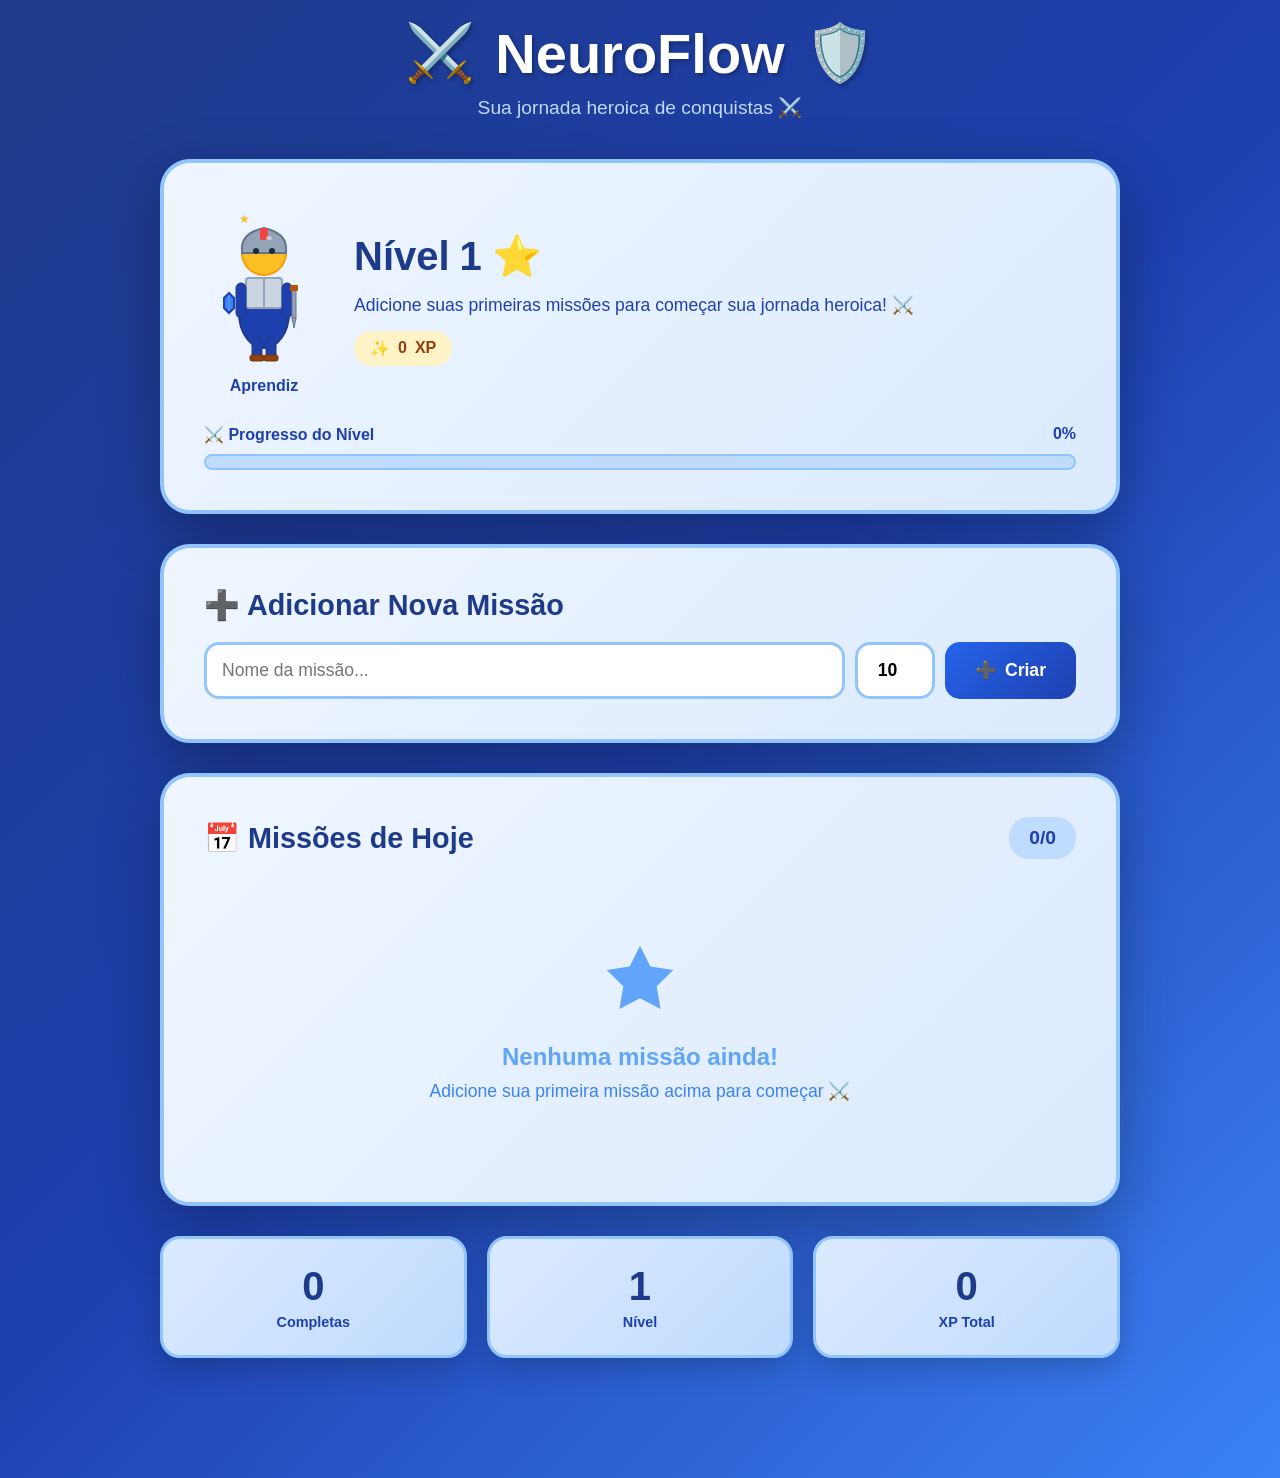
==== neuro.html @ bf528910 "primeiro commit" ====
<!DOCTYPE html>
<html lang="pt-BR">
<head>
    <meta charset="UTF-8">
    <meta name="viewport" content="width=device-width, initial-scale=1.0">
    <title>NeuroFlow - Agenda Gamificada</title>
    <link rel="stylesheet" href="styles.css">
</head>
<body>
    <div class="container">
        <div class="header">
            <h1>
                <span>⚔️</span>
                NeuroFlow
                <span>🛡️</span>
            </h1>
            <p>Sua jornada heroica de conquistas ⚔️</p>
        </div>
 
        <!-- Tela Home -->
        <div id="homeScreen" class="screen active">
            <!-- Character Card -->
            <div class="card">
                <div class="character-section">
                    <div class="character-container">
                        <svg id="characterSvg" width="120" height="160" viewBox="0 0 120 160">
                            <ellipse cx="60" cy="110" rx="25" ry="35" fill="#1e40af" stroke="#1e3a8a" stroke-width="2"/>
                            <circle cx="60" cy="50" r="22" fill="#fbbf24" stroke="#f59e0b" stroke-width="2"/>
                            <path d="M 38 45 Q 38 30 60 25 Q 82 30 82 45 L 82 50 L 38 50 Z" fill="#94a3b8" stroke="#64748b" stroke-width="2"/>
                            <rect x="56" y="25" width="8" height="12" fill="#ef4444" rx="2"/>
                            <circle cx="52" cy="48" r="3" fill="#1e293b"/>
                            <circle cx="68" cy="48" r="3" fill="#1e293b"/>
                            <rect x="42" y="75" width="36" height="30" fill="#cbd5e1" stroke="#94a3b8" stroke-width="2" rx="3"/>
                            <line x1="60" y1="75" x2="60" y2="105" stroke="#94a3b8" stroke-width="2"/>
                            <rect x="32" y="80" width="10" height="35" fill="#1e40af" stroke="#1e3a8a" stroke-width="1" rx="5"/>
                            <rect x="78" y="80" width="10" height="35" fill="#1e40af" stroke="#1e3a8a" stroke-width="1" rx="5"/>
                            <path d="M 25 90 L 20 95 L 20 105 L 25 110 L 30 105 L 30 95 Z" fill="#3b82f6" stroke="#1e40af" stroke-width="2"/>
                            <line x1="25" y1="92" x2="25" y2="108" stroke="#60a5fa" stroke-width="1"/>
                            <rect x="88" y="85" width="4" height="30" fill="#94a3b8" stroke="#64748b" stroke-width="1"/>
                            <rect x="86" y="82" width="8" height="6" fill="#b45309" rx="1"/>
                            <path d="M 88 115 L 90 125 L 92 115 Z" fill="#94a3b8" stroke="#64748b" stroke-width="1"/>
                            <rect x="48" y="135" width="10" height="20" fill="#1e40af" stroke="#1e3a8a" stroke-width="1" rx="2"/>
                            <rect x="62" y="135" width="10" height="20" fill="#1e40af" stroke="#1e3a8a" stroke-width="1" rx="2"/>
                            <rect x="46" y="152" width="14" height="6" fill="#92400e" stroke="#78350f" stroke-width="1" rx="2"/>
                            <rect x="60" y="152" width="14" height="6" fill="#92400e" stroke="#78350f" stroke-width="1" rx="2"/>
                            <ellipse cx="65" cy="35" rx="3" ry="2" fill="#e2e8f0" opacity="0.6"/>
                            <g id="characterStars"></g>
                        </svg>
                        <p id="characterClass" style="text-align: center; font-weight: bold; color: #1e40af; margin-top: 10px;">Aprendiz</p>
                    </div>
                    <div class="character-info">
                        <h2>
                            Nível <span id="characterLevel">1</span>
                            <span style="color: #eab308;">⭐</span>
                        </h2>
                        <p id="characterMessage">Adicione suas primeiras missões para começar sua jornada heroica! ⚔️</p>
                        <div class="xp-badge">
                            <span>✨</span>
                            <span id="totalXP">0</span> XP
                        </div>
                    </div>
                </div>
 
                <div class="progress-section">
                    <div class="progress-header">
                        <span>⚔️ Progresso do Nível</span>
                        <span id="levelProgress">0%</span>
                    </div>
                    <div class="progress-bar">
                        <div id="levelProgressBar" class="progress-fill" style="width: 0%"></div>
                    </div>
                </div>
            </div>
 
            <!-- Add Task Card -->
            <div class="card">
                <div class="add-task-section">
                    <h3>➕ Adicionar Nova Missão</h3>
                    <div class="task-input-group">
                        <input type="text" id="taskInput" class="task-input" placeholder="Nome da missão..." />
                        <input type="number" id="pointsInput" class="points-input" value="10" min="1" />
                        <button class="btn-primary" onclick="addTask()">
                            <span>➕</span>
                            Criar
                        </button>
                    </div>
                </div>
            </div>
 
            <!-- Missions Card -->
            <div class="card">
                <div class="missions-header">
                    <h3>📅 Missões de Hoje</h3>
                    <div class="missions-count">
                        <span id="completedCount">0</span>/<span id="totalCount">0</span>
                    </div>
                </div>
 
                <div id="taskProgressBar" class="progress-bar" style="margin-bottom: 20px; display: none;">
                    <div id="taskProgressFill" class="progress-fill" style="width: 0%; background: linear-gradient(90deg, #4ade80 0%, #22c55e 100%);"></div>
                </div>
 
                <div id="taskList" class="task-list">
                    <div class="empty-state">
                        <svg width="80" height="80" fill="#60a5fa" viewBox="0 0 24 24">
                            <path d="M12 2L15.09 8.26L22 9.27L17 14.14L18.18 21.02L12 17.77L5.82 21.02L7 14.14L2 9.27L8.91 8.26L12 2Z"/>
                        </svg>
                        <h4>Nenhuma missão ainda!</h4>
                        <p>Adicione sua primeira missão acima para começar ⚔️</p>
                    </div>
                </div>
            </div>
 
            <!-- Stats -->
            <div class="stats-grid">
                <div class="stat-card">
                    <div class="stat-value" id="statCompleted">0</div>
                    <div class="stat-label">Completas</div>
                </div>
                <div class="stat-card">
                    <div class="stat-value" id="statLevel">1</div>
                    <div class="stat-label">Nível</div>
                </div>
                <div class="stat-card">
                    <div class="stat-value" id="statXP">0</div>
                    <div class="stat-label">XP Total</div>
                </div>
            </div>
        </div>
         <!-- Tela Settings -->
        <div id="settingsScreen" class="screen">
            <div class="card">
                <div style="text-align: center; margin-bottom: 30px;">
                    <div style="width: 80px; height: 80px; background: #3b82f6; border-radius: 50%; margin: 0 auto 20px; display: flex; align-items: center; justify-content: center; font-size: 2.5rem;">⚙️</div>
                    <h2 style="font-size: 2rem; color: #1e3a8a; margin-bottom: 10px;">Configurações</h2>
                    <p style="color: #1e40af;">Personalize sua experiência</p>
                </div>
 
                <div class="settings-section">
                    <h3>Perfil</h3>
                    <div class="form-group">
                        <label>Nome do Herói</label>
                        <input type="text" id="heroNameInput" class="form-input" placeholder="Seu nome" />
                    </div>
                    <div class="form-group">
                        <label>Email</label>
                        <input type="email" id="emailInput" class="form-input" placeholder="seu@email.com" />
                    </div>
                </div>
 
                <div class="settings-section">
                    <h3>Notificações</h3>
                    <div class="setting-item">
                        <span>Lembrete de missões diárias</span>
                        <input type="checkbox" class="checkbox-input" checked />
                    </div>
                    <div class="setting-item">
                        <span>Som ao completar missões</span>
                        <input type="checkbox" class="checkbox-input" checked />
                    </div>
                    <div class="setting-item">
                        <span>Animações de celebração</span>
                        <input type="checkbox" class="checkbox-input" checked />
                    </div>
                </div>
 
                <div class="settings-section">
                    <h3>Dados</h3>
                    <button class="btn-export" onclick="exportProgress()">Exportar Progresso</button>
                    <button class="btn-reset" onclick="resetAllTasks()">Resetar Todas as Missões</button>
                </div>
 
                <button class="btn-primary" onclick="saveSettings()" style="width: 100%; justify-content: center;">
                    Salvar Alterações
                </button>
            </div>
        </div>
 
        <!-- Tela Login -->
        <div id="loginScreen" class="screen">
            <div class="login-container">
                <div class="card login-card">
                    <div class="login-icon">👤</div>
                    <h2>Entrar no NeuroFlow</h2>
                    <p>Entre para continuar sua jornada heroica</p>
 
                    <div class="form-group">
                        <label>Email</label>
                        <input type="email" id="loginEmail" class="form-input" placeholder="seu@email.com" />
                    </div>
 
                    <div class="form-group">
                        <label>Senha</label>
                        <input type="password" id="loginPassword" class="form-input" placeholder="••••••••" />
                    </div>
 
                    <button class="btn-primary" onclick="handleLogin()" style="width: 100%; justify-content: center; margin-top: 10px;">
                        Entrar ⚔️
                    </button>
 
                    <div class="forgot-link">
                        <a href="#" onclick="showScreen('forgotPassword')">Esqueci minha senha</a>
                    </div>
 
                    <div class="divider">
                        <p>Não tem uma conta?</p>
                        <button class="btn-secondary" onclick="showScreen('register')">Criar Conta Nova</button>
                    </div>
                </div>
            </div>
        </div>
 
        <!-- Tela Registro -->
        <div id="registerScreen" class="screen">
            <div class="login-container">
                <div class="card login-card">
                    <div class="login-icon">🛡️</div>
                    <h2>Criar Conta</h2>
                    <p>Inicie sua jornada heroica hoje!</p>
 
                    <div class="form-group">
                        <label>Nome de Usuário</label>
                        <input type="text" id="registerUsername" class="form-input" placeholder="Escolha um nome" />
                    </div>
 
                    <div class="form-group">
                        <label>Email</label>
                        <input type="email" id="registerEmail" class="form-input" placeholder="seu@email.com" />
                    </div>
 
                    <div class="form-group">
                        <label>Senha</label>
                        <input type="password" id="registerPassword" class="form-input" placeholder="••••••••" />
                    </div>
 
                    <div class="form-group">
                        <label>Confirmar Senha</label>
                        <input type="password" id="registerPasswordConfirm" class="form-input" placeholder="••••••••" />
                    </div>
 
                    <button class="btn-primary" onclick="handleRegister()" style="width: 100%; justify-content: center; margin-top: 10px;">
                        Criar Conta ⚔️
                    </button>
 
                    <div class="divider">
                        <p>Já tem uma conta?</p>
                        <button class="btn-secondary" onclick="showScreen('login')">Fazer Login</button>
                    </div>
                </div>
            </div>
        </div>
 
        <!-- Tela Esqueci Senha -->
        <div id="forgotPasswordScreen" class="screen">
            <div class="login-container">
                <div class="card login-card">
                    <div class="login-icon">🔑</div>
                    <h2>Recuperar Senha</h2>
                    <p>Digite seu email para receber instruções</p>
 
                    <div class="form-group">
                        <label>Email</label>
                        <input type="email" id="forgotEmail" class="form-input" placeholder="seu@email.com" />
                    </div>
 
                    <button class="btn-primary" onclick="handleForgotPassword()" style="width: 100%; justify-content: center; margin-top: 10px;">
                        Enviar Instruções 📧
                    </button>
 
                    <div class="divider">
                        <p>Lembrou sua senha?</p>
                        <button class="btn-secondary" onclick="showScreen('login')">Voltar ao Login</button>
                    </div>
                </div>
            </div>
        </div>
 
        <!-- Tela Perfil -->
        <div id="profileScreen" class="screen">
            <div class="card">
                <div style="text-align: center; margin-bottom: 30px;">
                    <div style="width: 100px; height: 100px; background: linear-gradient(135deg, #3b82f6, #2563eb); border-radius: 50%; margin: 0 auto 20px; display: flex; align-items: center; justify-content: center; font-size: 3rem; border: 4px solid #1e40af;">👤</div>
                    <h2 style="font-size: 2rem; color: #1e3a8a; margin-bottom: 5px;" id="profileUsername">Aventureiro</h2>
                    <p style="color: #1e40af; font-size: 1.1rem;" id="profileHeroName">Herói Iniciante</p>
                </div>
 
                <div class="stats-grid" style="margin-bottom: 30px;">
                    <div class="stat-card">
                        <div class="stat-value" id="profileLevel">1</div>
                        <div class="stat-label">Nível</div>
                    </div>
                    <div class="stat-card">
                        <div class="stat-value" id="profileXP">0</div>
                        <div class="stat-label">XP Total</div>
                    </div>
                    <div class="stat-card">
                        <div class="stat-value" id="profileTasks">0</div>
                        <div class="stat-label">Missões</div>
                    </div>
                </div>
 
                <div class="settings-section">
                    <h3>🏆 Conquistas Recentes</h3>
                    <div id="achievementsList">
                        <p style="text-align: center; color: #60a5fa; padding: 20px;">Complete missões para desbloquear conquistas!</p>
                    </div>
                </div>

             </script>
 
    <script src="script.js"></script>
</body>
</html>
---- styles.css ----
* {
    margin: 0;
    padding: 0;
    box-sizing: border-box;
}
 
body {
    font-family: -apple-system, BlinkMacSystemFont, 'Segoe UI', Roboto, 'Helvetica Neue', Arial, sans-serif;
    background: linear-gradient(135deg, #1e3a8a 0%, #1e40af 50%, #3b82f6 100%);
    min-height: 100vh;
    padding-bottom: 100px;
}
 
.container {
    max-width: 1000px;
    margin: 0 auto;
    padding: 20px;
}
 
.header {
    text-align: center;
    margin-bottom: 40px;
    color: white;
}
 
.header h1 {
    font-size: 3.5rem;
    font-weight: bold;
    display: flex;
    align-items: center;
    justify-content: center;
    gap: 20px;
    text-shadow: 2px 2px 4px rgba(0,0,0,0.3);
}
 
.header p {
    font-size: 1.2rem;
    color: #bfdbfe;
    margin-top: 10px;
}
 
.card {
    background: linear-gradient(135deg, #eff6ff 0%, #dbeafe 100%);
    border-radius: 30px;
    padding: 40px;
    margin-bottom: 30px;
    box-shadow: 0 20px 60px rgba(0,0,0,0.3);
    border: 4px solid #93c5fd;
}
 
.character-section {
    display: flex;
    align-items: center;
    gap: 30px;
    flex-wrap: wrap;
}
 
.character-container {
    flex-shrink: 0;
}
 
.character-info {
    flex: 1;
}
 
.character-info h2 {
    font-size: 2.5rem;
    color: #1e3a8a;
    display: flex;
    align-items: center;
    gap: 10px;
}
 
.character-info p {
    color: #1e40af;
    font-size: 1.1rem;
    margin: 15px 0;
}
 
.xp-badge {
    display: inline-flex;
    align-items: center;
    gap: 8px;
    background: #fef3c7;
    padding: 8px 16px;
    border-radius: 20px;
    font-weight: bold;
    color: #92400e;
}
 
.progress-section {
    margin-top: 30px;
}
 
.progress-header {
    display: flex;
    justify-content: space-between;
    color: #1e40af;
    font-weight: bold;
    margin-bottom: 10px;
}
 
.progress-bar {
    width: 100%;
    height: 16px;
    background: #bfdbfe;
    border-radius: 20px;
    overflow: hidden;
    border: 2px solid #93c5fd;
}
 
.progress-fill {
    height: 100%;
    background: linear-gradient(90deg, #fbbf24 0%, #f59e0b 100%);
    transition: width 0.5s ease;
    border-radius: 20px;
}
 
.add-task-section h3 {
    font-size: 1.8rem;
    color: #1e3a8a;
    margin-bottom: 20px;
    display: flex;
    align-items: center;
    gap: 10px;
}
 
.task-input-group {
    display: flex;
    gap: 10px;
    flex-wrap: wrap;
}
 
.task-input {
    flex: 1;
    min-width: 250px;
    padding: 15px;
    border: 3px solid #93c5fd;
    border-radius: 15px;
    font-size: 1.1rem;
    outline: none;
}
 
.task-input:focus {
    border-color: #3b82f6;
}
 
.points-input {
    width: 80px;
    padding: 15px;
    border: 3px solid #93c5fd;
    border-radius: 15px;
    font-size: 1.1rem;
    font-weight: bold;
    text-align: center;
    outline: none;
}
 
.btn-primary {
    background: linear-gradient(135deg, #2563eb 0%, #1e40af 100%);
    color: white;
    padding: 15px 30px;
    border: none;
    border-radius: 15px;
    font-size: 1.1rem;
    font-weight: bold;
    cursor: pointer;
    display: flex;
    align-items: center;
    gap: 8px;
    transition: all 0.3s;
}
 
.btn-primary:hover {
    transform: scale(1.05);
    box-shadow: 0 10px 30px rgba(37, 99, 235, 0.4);
}
 
.missions-header {
    display: flex;
    justify-content: space-between;
    align-items: center;
    margin-bottom: 20px;
}
 
.missions-header h3 {
    font-size: 1.8rem;
    color: #1e3a8a;
    display: flex;
    align-items: center;
    gap: 10px;
}
 
.missions-count {
    background: #bfdbfe;
    padding: 10px 20px;
    border-radius: 20px;
    font-weight: bold;
    color: #1e40af;
    font-size: 1.2rem;
}
 
.task-list {
    margin-top: 20px;
}
 
.task-item {
    background: white;
    border: 3px solid #93c5fd;
    border-radius: 20px;
    padding: 20px;
    margin-bottom: 15px;
    display: flex;
    align-items: center;
    justify-content: space-between;
    transition: all 0.3s;
}
 
.task-item:hover {
    transform: scale(1.02);
    border-color: #3b82f6;
}
 
.task-item.completed {
    background: linear-gradient(135deg, #ecfdf5 0%, #d1fae5 100%);
    border-color: #86efac;
}
 
.task-left {
    display: flex;
    align-items: center;
    gap: 15px;
    flex: 1;
}
 
.task-checkbox {
    width: 40px;
    height: 40px;
    border-radius: 50%;
    background: #93c5fd;
    display: flex;
    align-items: center;
    justify-content: center;
    cursor: pointer;
    transition: all 0.3s;
    flex-shrink: 0;
}
 
.task-checkbox:hover {
    background: #60a5fa;
}
 
.task-item.completed .task-checkbox {
    background: #22c55e;
}
 
.task-title {
    font-size: 1.2rem;
    font-weight: bold;
    color: #1e3a8a;
}
 
.task-item.completed .task-title {
    text-decoration: line-through;
    color: #6b7280;
}
 
.task-right {
    display: flex;
    align-items: center;
    gap: 15px;
}
 
.task-points {
    background: #fef3c7;
    color: #92400e;
    padding: 8px 16px;
    border-radius: 20px;
    font-weight: bold;
    display: flex;
    align-items: center;
    gap: 5px;
}
 
.btn-delete {
    color: #ef4444;
    font-weight: bold;
    padding: 8px 12px;
    border-radius: 10px;
    cursor: pointer;
    transition: all 0.3s;
    background: none;
    border: none;
    font-size: 1.2rem;
}
 
.btn-delete:hover {
    background: #fee2e2;
}
 
.empty-state {
    text-align: center;
    padding: 60px 20px;
}
 
.empty-state svg {
    margin: 0 auto 20px;
}
 
.empty-state h4 {
    font-size: 1.5rem;
    color: #60a5fa;
    margin-bottom: 10px;
}
 
.empty-state p {
    color: #3b82f6;
    font-size: 1.1rem;
}
 
.stats-grid {
    display: grid;
    grid-template-columns: repeat(3, 1fr);
    gap: 20px;
}
 
.stat-card {
    background: linear-gradient(135deg, #dbeafe 0%, #bfdbfe 100%);
    border-radius: 20px;
    padding: 25px;
    text-align: center;
    border: 3px solid #93c5fd;
    box-shadow: 0 10px 30px rgba(0,0,0,0.2);
}
 
.stat-value {
    font-size: 2.5rem;
    font-weight: bold;
    color: #1e3a8a;
}
 
.stat-label {
    font-size: 0.9rem;
    color: #1e40af;
    font-weight: bold;
    margin-top: 5px;
}
 
.bottom-nav {
    position: fixed;
    bottom: 0;
    left: 0;
    right: 0;
    background: linear-gradient(135deg, #1e3a8a 0%, #1e40af 100%);
    border-top: 4px solid #2563eb;
    box-shadow: 0 -10px 30px rgba(0,0,0,0.3);
    z-index: 1000;
}
 
.nav-container {
    max-width: 1000px;
    margin: 0 auto;
    padding: 15px 20px;
}
 
.nav-grid-4 {
    display: grid;
    grid-template-columns: repeat(4, 1fr);
    gap: 10px;
}
 
.nav-btn {
    background: none;
    border: none;
    color: #bfdbfe;
    padding: 12px 8px;
    border-radius: 15px;
    cursor: pointer;
    transition: all 0.3s;
    display: flex;
    flex-direction: column;
    align-items: center;
    gap: 6px;
}
 
.nav-btn:hover {
    background: #1e40af;
    color: white;
}
 
.nav-btn.active {
    background: #2563eb;
    color: white;
    box-shadow: 0 5px 20px rgba(37, 99, 235, 0.5);
}
 
.nav-btn span {
    font-weight: bold;
    font-size: 0.85rem;
}
 
.screen {
    display: none;
}
 
.screen.active {
    display: block;
}
 
.login-container {
    max-width: 500px;
    margin: 0 auto;
}
 
.login-card {
    text-align: center;
}
 
.login-icon {
    margin: 0 auto 20px;
    width: 80px;
    height: 80px;
    background: #3b82f6;
    border-radius: 50%;
    display: flex;
    align-items: center;
    justify-content: center;
    color: white;
    font-size: 2.5rem;
}
 
.login-card h2 {
    font-size: 2rem;
    color: #1e3a8a;
    margin-bottom: 10px;
}
 
.login-card > p {
    color: #1e40af;
    margin-bottom: 30px;
}
 
.form-group {
    text-align: left;
    margin-bottom: 20px;
}
 
.form-group label {
    display: block;
    color: #1e3a8a;
    font-weight: bold;
    margin-bottom: 8px;
}
 
.form-input {
    width: 100%;
    padding: 15px;
    border: 3px solid #93c5fd;
    border-radius: 15px;
    font-size: 1rem;
    outline: none;
}
 
.form-input:focus {
    border-color: #3b82f6;
}
 
.forgot-link {
    text-align: center;
    margin-top: 15px;
}
 
.forgot-link a {
    color: #2563eb;
    font-weight: bold;
    text-decoration: none;
}
 
.forgot-link a:hover {
    text-decoration: underline;
}
 
.divider {
    margin: 25px 0;
    padding-top: 25px;
    border-top: 2px solid #bfdbfe;
    text-align: center;
}
 
.divider p {
    color: #1e40af;
    margin-bottom: 10px;
}
 
.btn-secondary {
    background: none;
    border: none;
    color: #2563eb;
    font-weight: bold;
    cursor: pointer;
    font-size: 1rem;
}
 
.btn-secondary:hover {
    text-decoration: underline;
}
 
.settings-section {
    background: white;
    padding: 25px;
    border-radius: 15px;
    border: 2px solid #bfdbfe;
    margin-bottom: 25px;
}
 
.settings-section h3 {
    font-size: 1.3rem;
    color: #1e3a8a;
    font-weight: bold;
    margin-bottom: 20px;
}
 
.setting-item {
    display: flex;
    justify-content: space-between;
    align-items: center;
    padding: 10px 0;
    color: #1e40af;
}
 
.checkbox-input {
    width: 24px;
    height: 24px;
    cursor: pointer;
}
 
.btn-export {
    width: 100%;
    background: #dbeafe;
    color: #1e40af;
    padding: 12px;
    border: none;
    border-radius: 10px;
    font-weight: bold;
    cursor: pointer;
    margin-bottom: 10px;
    transition: all 0.3s;
}
 
.btn-export:hover {
    background: #bfdbfe;
}
 
.btn-reset {
    width: 100%;
    background: #fee2e2;
    color: #dc2626;
    padding: 12px;
    border: none;
    border-radius: 10px;
    font-weight: bold;
    cursor: pointer;
    transition: all 0.3s;
}
 
.btn-reset:hover {
    background: #fecaca;
}
 
.celebration {
    position: fixed;
    top: 50%;
    left: 50%;
    transform: translate(-50%, -50%);
    font-size: 8rem;
    z-index: 9999;
    pointer-events: none;
    animation: bounce 1s ease-in-out;
}
 
.alert {
    position: fixed;
    top: 20px;
    right: 20px;
    padding: 15px 25px;
    border-radius: 15px;
    font-weight: bold;
    box-shadow: 0 10px 30px rgba(0,0,0,0.3);
    z-index: 9998;
    animation: slideIn 0.3s ease-out;
}
 
.alert-success {
    background: #d1fae5;
    color: #065f46;
    border: 2px solid #10b981;
}
 
.alert-error {
    background: #fee2e2;
    color: #991b1b;
    border: 2px solid #ef4444;
}
 
.alert-info {
    background: #dbeafe;
    color: #1e40af;
    border: 2px solid #3b82f6;
}
 
@keyframes bounce {
    0%, 100% { transform: translate(-50%, -50%) scale(1); }
    50% { transform: translate(-50%, -50%) scale(1.2); }
}
 
@keyframes slideIn {
    from {
        transform: translateX(400px);
        opacity: 0;
    }
    to {
        transform: translateX(0);
        opacity: 1;
    }
}
 
@media (max-width: 768px) {
    .header h1 {
        font-size: 2.5rem;
    }
 
    .character-section {
        flex-direction: column;
        text-align: center;
    }
 
    .task-input-group {
        flex-direction: column;
    }
 
    .task-input {
        min-width: 100%;
    }
 
    .stats-grid {
        grid-template-columns: 1fr;
    }
 
    .nav-grid-4 {
        gap: 5px;
    }
 
    .nav-btn span {
        font-size: 0.75rem;
    }
 
    .task-item {
        flex-direction: column;
        gap: 15px;
    }
 
    .task-left, .task-right {
        width: 100%;
    }
 
    .task-right {
        justify-content: space-between;
    }
}
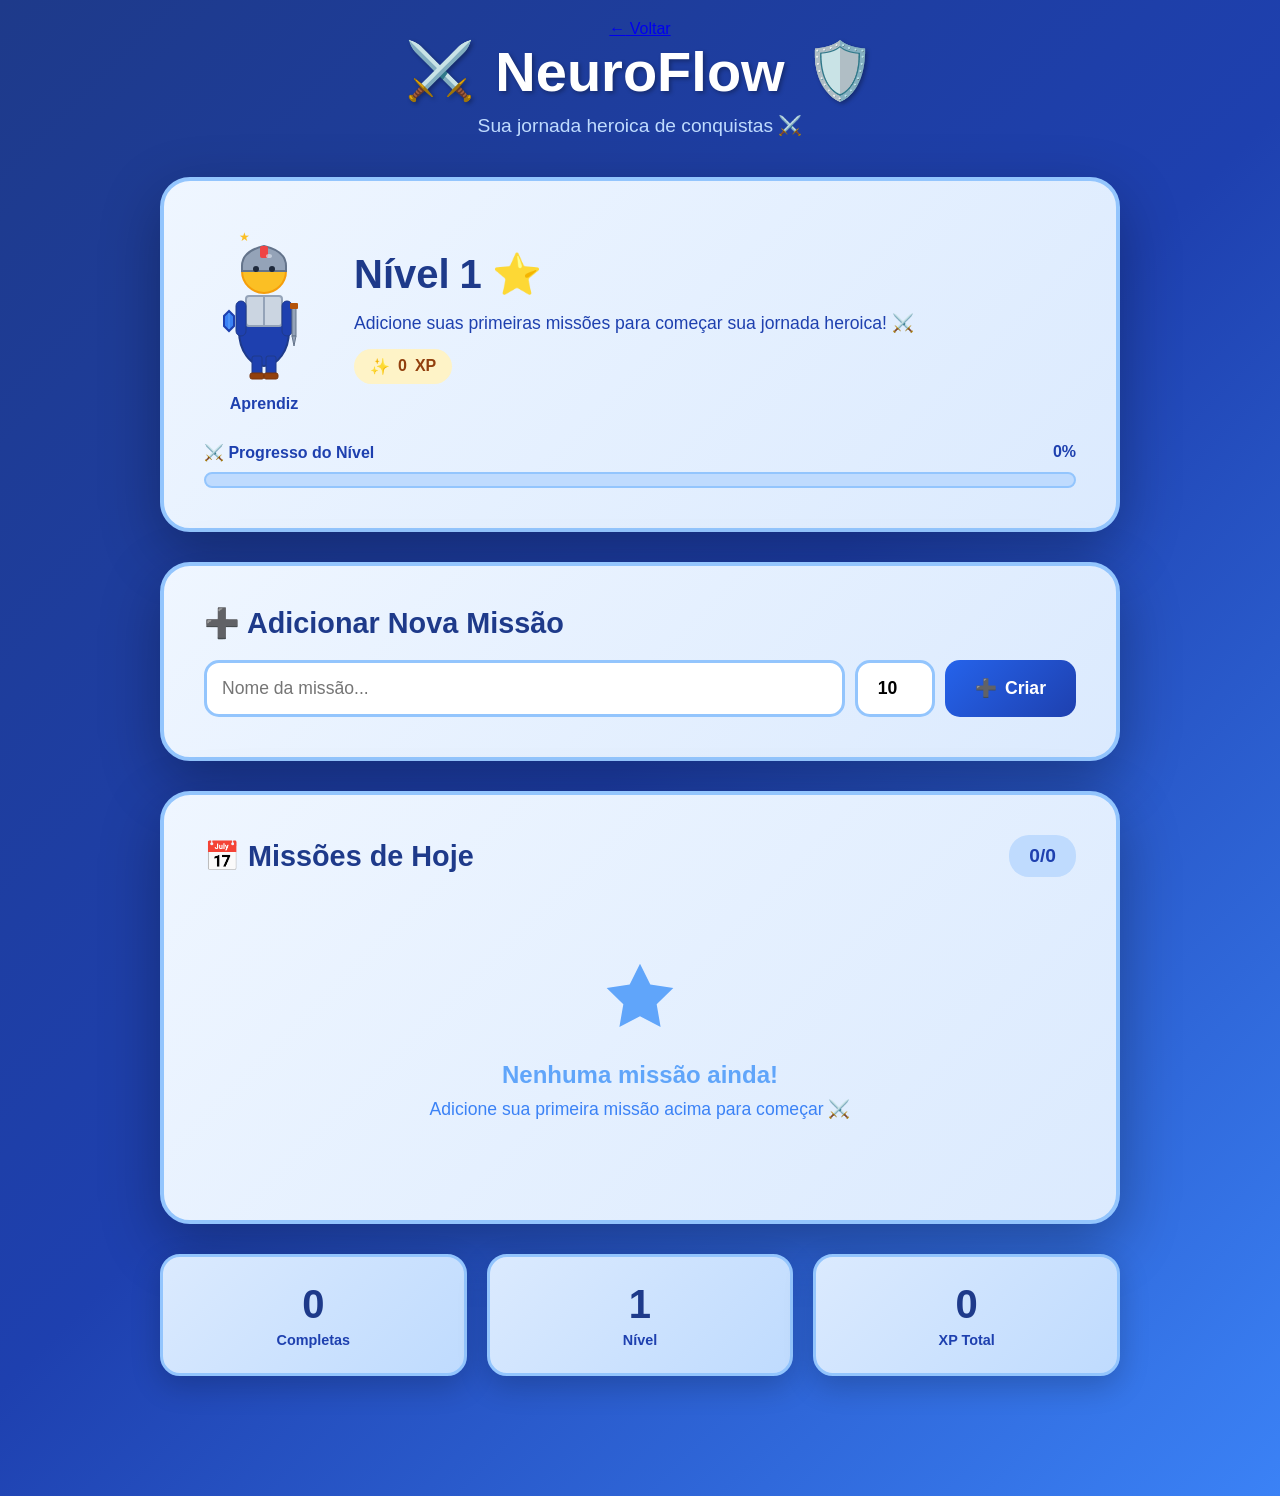
==== commit 55d7c3f6: "aabu" ====
--- a/neuro.html
+++ b/neuro.html
@@ -8,8 +8,12 @@
     <link rel="stylesheet" href="styles.css">
 </head>
 <body>
+    
     <div class="container">
         <div class="header">
+            <a href="index.html" class="back-button" title="Voltar">
+                <span>←</span> Voltar
+            </a>
             <h1>
                 <span>⚔️</span>
                 NeuroFlow
--- a/styles.css
+++ b/styles.css
@@ -666,4 +666,36 @@
     .task-right {
         justify-content: space-between;
     }
+
+    .back-button {
+    position: absolute;
+    top: 20px;
+    right: 20px;
+    background: linear-gradient(135deg, #3b82f6, #2563eb);
+    color: white;
+    padding: 10px 20px;
+    border-radius: 10px;
+    text-decoration: none;
+    font-weight: 600;
+    display: flex;
+    align-items: center;
+    gap: 8px;
+    transition: all 0.3s ease;
+    box-shadow: 0 4px 6px rgba(59, 130, 246, 0.3);
+    z-index: 100;
+}
+
+.back-button:hover {
+    transform: translateY(-2px);
+    box-shadow: 0 6px 12px rgba(59, 130, 246, 0.4);
+    background: linear-gradient(135deg, #2563eb, #1e40af);
+}
+
+.back-button span {
+    font-size: 1.2rem;
+}
+
+.header {
+    position: relative;
+}
 }
